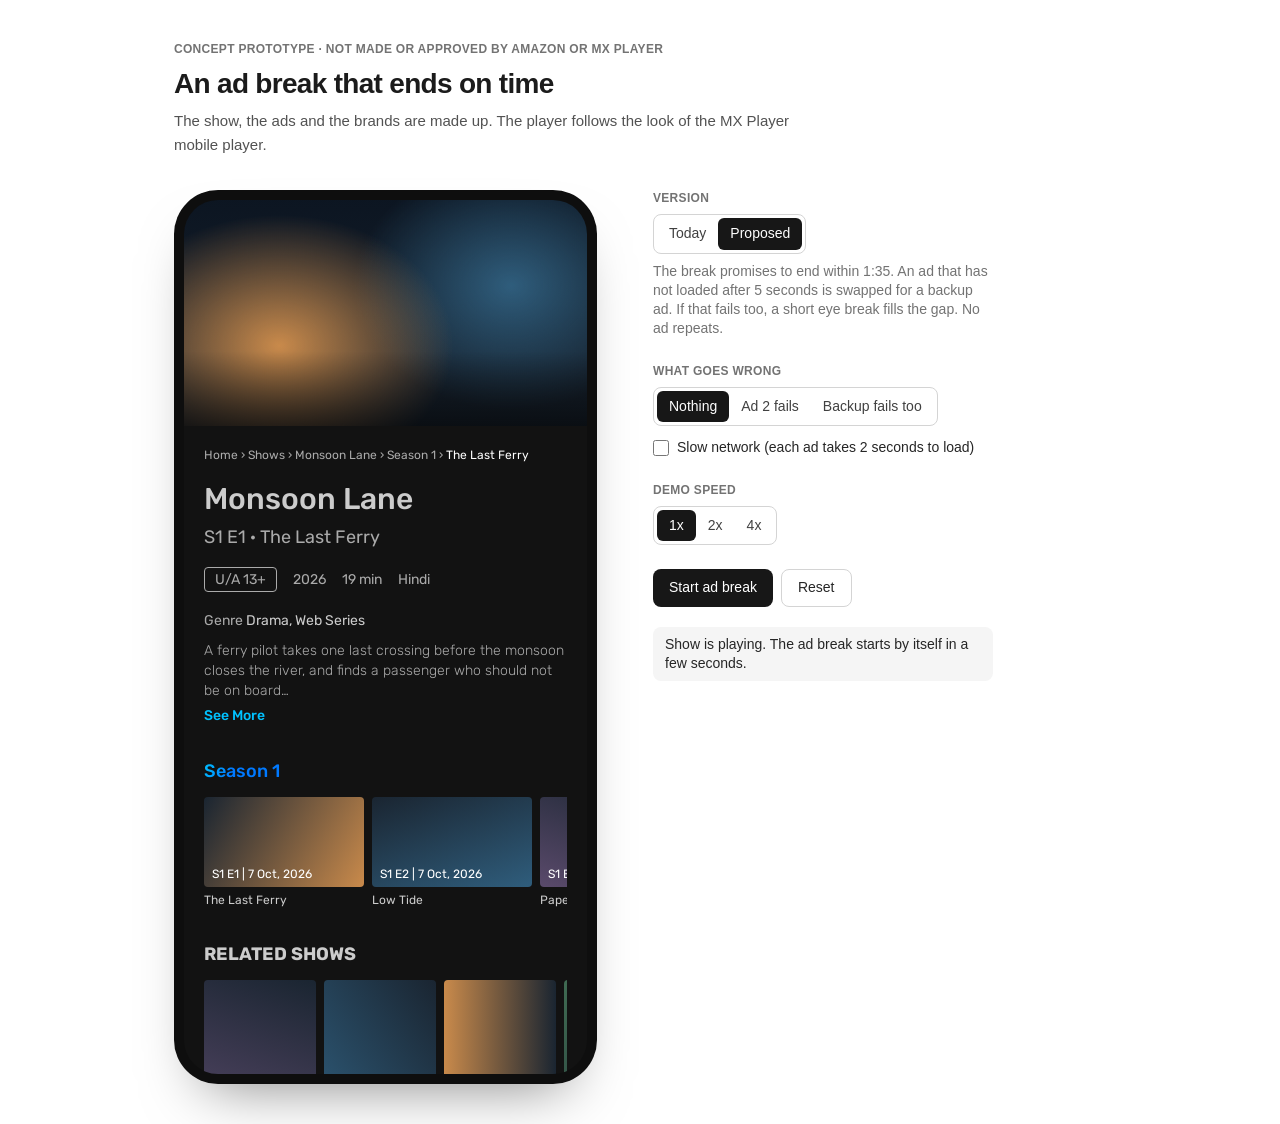
==== prototypes/mx-ad-break/index.html @ f73e783a "Embed the live ad break prototype and use taller phone screens Serve the built prototype from /proto" ====
<!doctype html>
<html lang="en">
  <head>
    <meta charset="UTF-8" />
    <meta name="viewport" content="width=device-width, initial-scale=1.0" />
    <title>MX Player Concept · Ad break</title>
    <meta name="robots" content="noindex" />
    <meta name="description" content="Concept prototype. Not made, approved or endorsed by Amazon or MX Player." />
    <link rel="preconnect" href="https://fonts.googleapis.com" />
    <link rel="preconnect" href="https://fonts.gstatic.com" crossorigin />
    <link href="https://fonts.googleapis.com/css2?family=Rubik:wght@300;400;500;700&display=swap" rel="stylesheet" />
    <script type="module" crossorigin src="/prototypes/mx-ad-break/assets/index-BEfjOzh5.js"></script>
    <link rel="stylesheet" crossorigin href="/prototypes/mx-ad-break/assets/index-3UGlUnCT.css">
  </head>
  <body>
    <div id="root"></div>
  </body>
</html>
---- prototypes/mx-ad-break/assets/index-3UGlUnCT.css ----
*,:before,:after{--tw-border-spacing-x: 0;--tw-border-spacing-y: 0;--tw-translate-x: 0;--tw-translate-y: 0;--tw-rotate: 0;--tw-skew-x: 0;--tw-skew-y: 0;--tw-scale-x: 1;--tw-scale-y: 1;--tw-pan-x: ;--tw-pan-y: ;--tw-pinch-zoom: ;--tw-scroll-snap-strictness: proximity;--tw-gradient-from-position: ;--tw-gradient-via-position: ;--tw-gradient-to-position: ;--tw-ordinal: ;--tw-slashed-zero: ;--tw-numeric-figure: ;--tw-numeric-spacing: ;--tw-numeric-fraction: ;--tw-ring-inset: ;--tw-ring-offset-width: 0px;--tw-ring-offset-color: #fff;--tw-ring-color: rgb(59 130 246 / .5);--tw-ring-offset-shadow: 0 0 #0000;--tw-ring-shadow: 0 0 #0000;--tw-shadow: 0 0 #0000;--tw-shadow-colored: 0 0 #0000;--tw-blur: ;--tw-brightness: ;--tw-contrast: ;--tw-grayscale: ;--tw-hue-rotate: ;--tw-invert: ;--tw-saturate: ;--tw-sepia: ;--tw-drop-shadow: ;--tw-backdrop-blur: ;--tw-backdrop-brightness: ;--tw-backdrop-contrast: ;--tw-backdrop-grayscale: ;--tw-backdrop-hue-rotate: ;--tw-backdrop-invert: ;--tw-backdrop-opacity: ;--tw-backdrop-saturate: ;--tw-backdrop-sepia: ;--tw-contain-size: ;--tw-contain-layout: ;--tw-contain-paint: ;--tw-contain-style: }::backdrop{--tw-border-spacing-x: 0;--tw-border-spacing-y: 0;--tw-translate-x: 0;--tw-translate-y: 0;--tw-rotate: 0;--tw-skew-x: 0;--tw-skew-y: 0;--tw-scale-x: 1;--tw-scale-y: 1;--tw-pan-x: ;--tw-pan-y: ;--tw-pinch-zoom: ;--tw-scroll-snap-strictness: proximity;--tw-gradient-from-position: ;--tw-gradient-via-position: ;--tw-gradient-to-position: ;--tw-ordinal: ;--tw-slashed-zero: ;--tw-numeric-figure: ;--tw-numeric-spacing: ;--tw-numeric-fraction: ;--tw-ring-inset: ;--tw-ring-offset-width: 0px;--tw-ring-offset-color: #fff;--tw-ring-color: rgb(59 130 246 / .5);--tw-ring-offset-shadow: 0 0 #0000;--tw-ring-shadow: 0 0 #0000;--tw-shadow: 0 0 #0000;--tw-shadow-colored: 0 0 #0000;--tw-blur: ;--tw-brightness: ;--tw-contrast: ;--tw-grayscale: ;--tw-hue-rotate: ;--tw-invert: ;--tw-saturate: ;--tw-sepia: ;--tw-drop-shadow: ;--tw-backdrop-blur: ;--tw-backdrop-brightness: ;--tw-backdrop-contrast: ;--tw-backdrop-grayscale: ;--tw-backdrop-hue-rotate: ;--tw-backdrop-invert: ;--tw-backdrop-opacity: ;--tw-backdrop-saturate: ;--tw-backdrop-sepia: ;--tw-contain-size: ;--tw-contain-layout: ;--tw-contain-paint: ;--tw-contain-style: }*,:before,:after{box-sizing:border-box;border-width:0;border-style:solid;border-color:#e5e7eb}:before,:after{--tw-content: ""}html,:host{line-height:1.5;-webkit-text-size-adjust:100%;-moz-tab-size:4;-o-tab-size:4;tab-size:4;font-family:ui-sans-serif,system-ui,sans-serif,"Apple Color Emoji","Segoe UI Emoji",Segoe UI Symbol,"Noto Color Emoji";font-feature-settings:normal;font-variation-settings:normal;-webkit-tap-highlight-color:transparent}body{margin:0;line-height:inherit}hr{height:0;color:inherit;border-top-width:1px}abbr:where([title]){-webkit-text-decoration:underline dotted;text-decoration:underline dotted}h1,h2,h3,h4,h5,h6{font-size:inherit;font-weight:inherit}a{color:inherit;text-decoration:inherit}b,strong{font-weight:bolder}code,kbd,samp,pre{font-family:ui-monospace,SFMono-Regular,Menlo,Monaco,Consolas,Liberation Mono,Courier New,monospace;font-feature-settings:normal;font-variation-settings:normal;font-size:1em}small{font-size:80%}sub,sup{font-size:75%;line-height:0;position:relative;vertical-align:baseline}sub{bottom:-.25em}sup{top:-.5em}table{text-indent:0;border-color:inherit;border-collapse:collapse}button,input,optgroup,select,textarea{font-family:inherit;font-feature-settings:inherit;font-variation-settings:inherit;font-size:100%;font-weight:inherit;line-height:inherit;letter-spacing:inherit;color:inherit;margin:0;padding:0}button,select{text-transform:none}button,input:where([type=button]),input:where([type=reset]),input:where([type=submit]){-webkit-appearance:button;background-color:transparent;background-image:none}:-moz-focusring{outline:auto}:-moz-ui-invalid{box-shadow:none}progress{vertical-align:baseline}::-webkit-inner-spin-button,::-webkit-outer-spin-button{height:auto}[type=search]{-webkit-appearance:textfield;outline-offset:-2px}::-webkit-search-decoration{-webkit-appearance:none}::-webkit-file-upload-button{-webkit-appearance:button;font:inherit}summary{display:list-item}blockquote,dl,dd,h1,h2,h3,h4,h5,h6,hr,figure,p,pre{margin:0}fieldset{margin:0;padding:0}legend{padding:0}ol,ul,menu{list-style:none;margin:0;padding:0}dialog{padding:0}textarea{resize:vertical}input::-moz-placeholder,textarea::-moz-placeholder{opacity:1;color:#9ca3af}input::placeholder,textarea::placeholder{opacity:1;color:#9ca3af}button,[role=button]{cursor:pointer}:disabled{cursor:default}img,svg,video,canvas,audio,iframe,embed,object{display:block;vertical-align:middle}img,video{max-width:100%;height:auto}[hidden]:where(:not([hidden=until-found])){display:none}.fixed{position:fixed}.absolute{position:absolute}.relative{position:relative}.inset-0{top:0;right:0;bottom:0;left:0}.inset-\[-10\%\]{top:-10%;right:-10%;bottom:-10%;left:-10%}.inset-x-0{left:0;right:0}.inset-x-2{left:.5rem;right:.5rem}.inset-x-5{left:1.25rem;right:1.25rem}.bottom-0{bottom:0}.bottom-1{bottom:.25rem}.bottom-\[10px\]{bottom:10px}.bottom-\[14px\]{bottom:14px}.left-5{left:1.25rem}.left-\[60px\]{left:60px}.right-5{right:1.25rem}.top-1\/2{top:50%}.top-\[14px\]{top:14px}.top-\[30px\]{top:30px}.top-\[52px\]{top:52px}.mx-auto{margin-left:auto;margin-right:auto}.mb-2{margin-bottom:.5rem}.mb-6{margin-bottom:1.5rem}.mb-8{margin-bottom:2rem}.ml-2{margin-left:.5rem}.mt-1{margin-top:.25rem}.mt-2{margin-top:.5rem}.mt-3{margin-top:.75rem}.mt-4{margin-top:1rem}.mt-5{margin-top:1.25rem}.mt-8{margin-top:2rem}.mt-\[11px\]{margin-top:11px}.mt-\[19px\]{margin-top:19px}.inline-block{display:inline-block}.flex{display:flex}.inline-flex{display:inline-flex}.grid{display:grid}.hidden{display:none}.aspect-\[2\/3\]{aspect-ratio:2/3}.aspect-video{aspect-ratio:16 / 9}.h-1\/3{height:33.333333%}.h-11{height:2.75rem}.h-16{height:4rem}.h-4{height:1rem}.h-\[14px\]{height:14px}.h-\[2px\]{height:2px}.h-\[50px\]{height:50px}.h-\[874px\]{height:874px}.h-full{height:100%}.min-h-screen{min-height:100vh}.w-11{width:2.75rem}.w-4{width:1rem}.w-\[112px\]{width:112px}.w-\[14px\]{width:14px}.w-\[160px\]{width:160px}.w-\[403px\]{width:403px}.w-full{width:100%}.min-w-0{min-width:0px}.max-w-\[340px\]{max-width:340px}.max-w-\[640px\]{max-width:640px}.max-w-\[980px\]{max-width:980px}.max-w-\[calc\(100vw-68px\)\]{max-width:calc(100vw - 68px)}.shrink-0{flex-shrink:0}.-translate-x-1\/2{--tw-translate-x: -50%;transform:translate(var(--tw-translate-x),var(--tw-translate-y)) rotate(var(--tw-rotate)) skew(var(--tw-skew-x)) skewY(var(--tw-skew-y)) scaleX(var(--tw-scale-x)) scaleY(var(--tw-scale-y))}.-translate-y-1\/2{--tw-translate-y: -50%;transform:translate(var(--tw-translate-x),var(--tw-translate-y)) rotate(var(--tw-rotate)) skew(var(--tw-skew-x)) skewY(var(--tw-skew-y)) scaleX(var(--tw-scale-x)) scaleY(var(--tw-scale-y))}.transform{transform:translate(var(--tw-translate-x),var(--tw-translate-y)) rotate(var(--tw-rotate)) skew(var(--tw-skew-x)) skewY(var(--tw-skew-y)) scaleX(var(--tw-scale-x)) scaleY(var(--tw-scale-y))}@keyframes drift{0%{transform:translate3d(-4%,0,0) scale(1.08)}to{transform:translate3d(4%,-2%,0) scale(1.14)}}.animate-drift{animation:drift 9s ease-in-out infinite alternate}@keyframes fadeIn{0%{opacity:0}to{opacity:1}}.animate-fade-in{animation:fadeIn .25s ease-out both}.cursor-pointer{cursor:pointer}.grid-cols-5{grid-template-columns:repeat(5,minmax(0,1fr))}.flex-col{flex-direction:column}.items-start{align-items:flex-start}.items-end{align-items:flex-end}.items-center{align-items:center}.justify-center{justify-content:center}.justify-between{justify-content:space-between}.justify-items-center{justify-items:center}.gap-10{gap:2.5rem}.gap-2{gap:.5rem}.gap-4{gap:1rem}.gap-y-\[2px\]{row-gap:2px}.overflow-hidden{overflow:hidden}.overflow-y-auto{overflow-y:auto}.overflow-x-hidden{overflow-x:hidden}.truncate{overflow:hidden;text-overflow:ellipsis;white-space:nowrap}.rounded-\[2px\]{border-radius:2px}.rounded-\[34px\]{border-radius:34px}.rounded-\[44px\]{border-radius:44px}.rounded-\[4px\]{border-radius:4px}.rounded-full{border-radius:9999px}.rounded-lg{border-radius:.5rem}.rounded-md{border-radius:.375rem}.rounded-mx-chip{border-radius:4px}.rounded-mx-popup{border-radius:6px}.border{border-width:1px}.border-mx-muted{--tw-border-opacity: 1;border-color:rgb(170 170 170 / var(--tw-border-opacity, 1))}.border-neutral-300{--tw-border-opacity: 1;border-color:rgb(212 212 212 / var(--tw-border-opacity, 1))}.bg-\[\#0b1420\]{--tw-bg-opacity: 1;background-color:rgb(11 20 32 / var(--tw-bg-opacity, 1))}.bg-\[\#0e0e0e\]{--tw-bg-opacity: 1;background-color:rgb(14 14 14 / var(--tw-bg-opacity, 1))}.bg-black{--tw-bg-opacity: 1;background-color:rgb(0 0 0 / var(--tw-bg-opacity, 1))}.bg-black\/45{background-color:#00000073}.bg-mx-blue{--tw-bg-opacity: 1;background-color:rgb(0 121 255 / var(--tw-bg-opacity, 1))}.bg-mx-chip{background-color:#fff3}.bg-mx-page{--tw-bg-opacity: 1;background-color:rgb(18 18 18 / var(--tw-bg-opacity, 1))}.bg-mx-track{background-color:#ffffff29}.bg-neutral-100{--tw-bg-opacity: 1;background-color:rgb(245 245 245 / var(--tw-bg-opacity, 1))}.bg-neutral-900{--tw-bg-opacity: 1;background-color:rgb(23 23 23 / var(--tw-bg-opacity, 1))}.bg-gradient-to-t{background-image:linear-gradient(to top,var(--tw-gradient-stops))}.bg-mx-popup{background-image:linear-gradient(129deg,#00000078 12%,#121212d1 59%)}.bg-mx-seek{background-image:linear-gradient(296deg,#0079ff 61%,#00c7ff)}.from-black\/60{--tw-gradient-from: rgb(0 0 0 / .6) var(--tw-gradient-from-position);--tw-gradient-to: rgb(0 0 0 / 0) var(--tw-gradient-to-position);--tw-gradient-stops: var(--tw-gradient-from), var(--tw-gradient-to)}.to-transparent{--tw-gradient-to: transparent var(--tw-gradient-to-position)}.bg-clip-text{-webkit-background-clip:text;background-clip:text}.p-\[10px\]{padding:10px}.p-\[3px\]{padding:3px}.px-2{padding-left:.5rem;padding-right:.5rem}.px-3{padding-left:.75rem;padding-right:.75rem}.px-4{padding-left:1rem;padding-right:1rem}.px-5{padding-left:1.25rem;padding-right:1.25rem}.px-6{padding-left:1.5rem;padding-right:1.5rem}.px-8{padding-left:2rem;padding-right:2rem}.px-\[10px\]{padding-left:10px;padding-right:10px}.py-1\.5{padding-top:.375rem;padding-bottom:.375rem}.py-10{padding-top:2.5rem;padding-bottom:2.5rem}.py-2{padding-top:.5rem;padding-bottom:.5rem}.py-4{padding-top:1rem;padding-bottom:1rem}.py-\[10px\]{padding-top:10px;padding-bottom:10px}.py-\[3px\]{padding-top:3px;padding-bottom:3px}.pb-10{padding-bottom:2.5rem}.pl-3{padding-left:.75rem}.pt-5{padding-top:1.25rem}.text-center{text-align:center}.align-middle{vertical-align:middle}.font-rubik{font-family:Rubik,sans-serif}.text-\[12px\]{font-size:12px}.text-\[14px\]{font-size:14px}.text-\[15px\]{font-size:15px}.text-\[18px\]{font-size:18px}.text-\[26px\]{font-size:26px}.text-\[28px\]{font-size:28px}.text-mx-h1{font-size:30px;line-height:39.9px;font-weight:500}.text-mx-item{font-size:16px;line-height:22.88px}.text-mx-meta{font-size:14px;line-height:normal}.text-mx-time{font-size:12px;line-height:normal;font-weight:500}.text-mx-title{font-size:24px;line-height:normal}.font-bold{font-weight:700}.font-light{font-weight:300}.font-medium{font-weight:500}.font-semibold{font-weight:600}.uppercase{text-transform:uppercase}.tabular-nums{--tw-numeric-spacing: tabular-nums;font-variant-numeric:var(--tw-ordinal) var(--tw-slashed-zero) var(--tw-numeric-figure) var(--tw-numeric-spacing) var(--tw-numeric-fraction)}.leading-\[20px\]{line-height:20px}.leading-relaxed{line-height:1.625}.leading-snug{line-height:1.375}.leading-tight{line-height:1.25}.tracking-tight{letter-spacing:-.025em}.tracking-wide{letter-spacing:.025em}.text-mx-muted{--tw-text-opacity: 1;color:rgb(170 170 170 / var(--tw-text-opacity, 1))}.text-mx-selected{--tw-text-opacity: 1;color:rgb(0 194 255 / var(--tw-text-opacity, 1))}.text-mx-soft{--tw-text-opacity: 1;color:rgb(204 204 204 / var(--tw-text-opacity, 1))}.text-mx-text{--tw-text-opacity: 1;color:rgb(255 255 255 / var(--tw-text-opacity, 1))}.text-neutral-500{--tw-text-opacity: 1;color:rgb(115 115 115 / var(--tw-text-opacity, 1))}.text-neutral-600{--tw-text-opacity: 1;color:rgb(82 82 82 / var(--tw-text-opacity, 1))}.text-neutral-700{--tw-text-opacity: 1;color:rgb(64 64 64 / var(--tw-text-opacity, 1))}.text-neutral-800{--tw-text-opacity: 1;color:rgb(38 38 38 / var(--tw-text-opacity, 1))}.text-transparent{color:transparent}.text-white{--tw-text-opacity: 1;color:rgb(255 255 255 / var(--tw-text-opacity, 1))}.accent-neutral-900{accent-color:#171717}.opacity-90{opacity:.9}.shadow-\[0_30px_60px_-30px_rgba\(0\,0\,0\,0\.5\)\]{--tw-shadow: 0 30px 60px -30px rgba(0,0,0,.5);--tw-shadow-colored: 0 30px 60px -30px var(--tw-shadow-color);box-shadow:var(--tw-ring-offset-shadow, 0 0 #0000),var(--tw-ring-shadow, 0 0 #0000),var(--tw-shadow)}.filter{filter:var(--tw-blur) var(--tw-brightness) var(--tw-contrast) var(--tw-grayscale) var(--tw-hue-rotate) var(--tw-invert) var(--tw-saturate) var(--tw-sepia) var(--tw-drop-shadow)}html,body,#root{min-height:100%}body{margin:0;background:#fff;color:#1b1b1b;font-family:-apple-system,BlinkMacSystemFont,Segoe UI,Roboto,Helvetica,Arial,sans-serif;-webkit-font-smoothing:antialiased}@media (prefers-reduced-motion: reduce){*,*:before,*:after{animation-duration:.001ms!important;animation-iteration-count:1!important;transition-duration:.001ms!important}}.hover\:bg-neutral-100:hover{--tw-bg-opacity: 1;background-color:rgb(245 245 245 / var(--tw-bg-opacity, 1))}.hover\:bg-neutral-700:hover{--tw-bg-opacity: 1;background-color:rgb(64 64 64 / var(--tw-bg-opacity, 1))}@media (min-width: 768px){.md\:flex-row{flex-direction:row}.md\:gap-14{gap:3.5rem}}
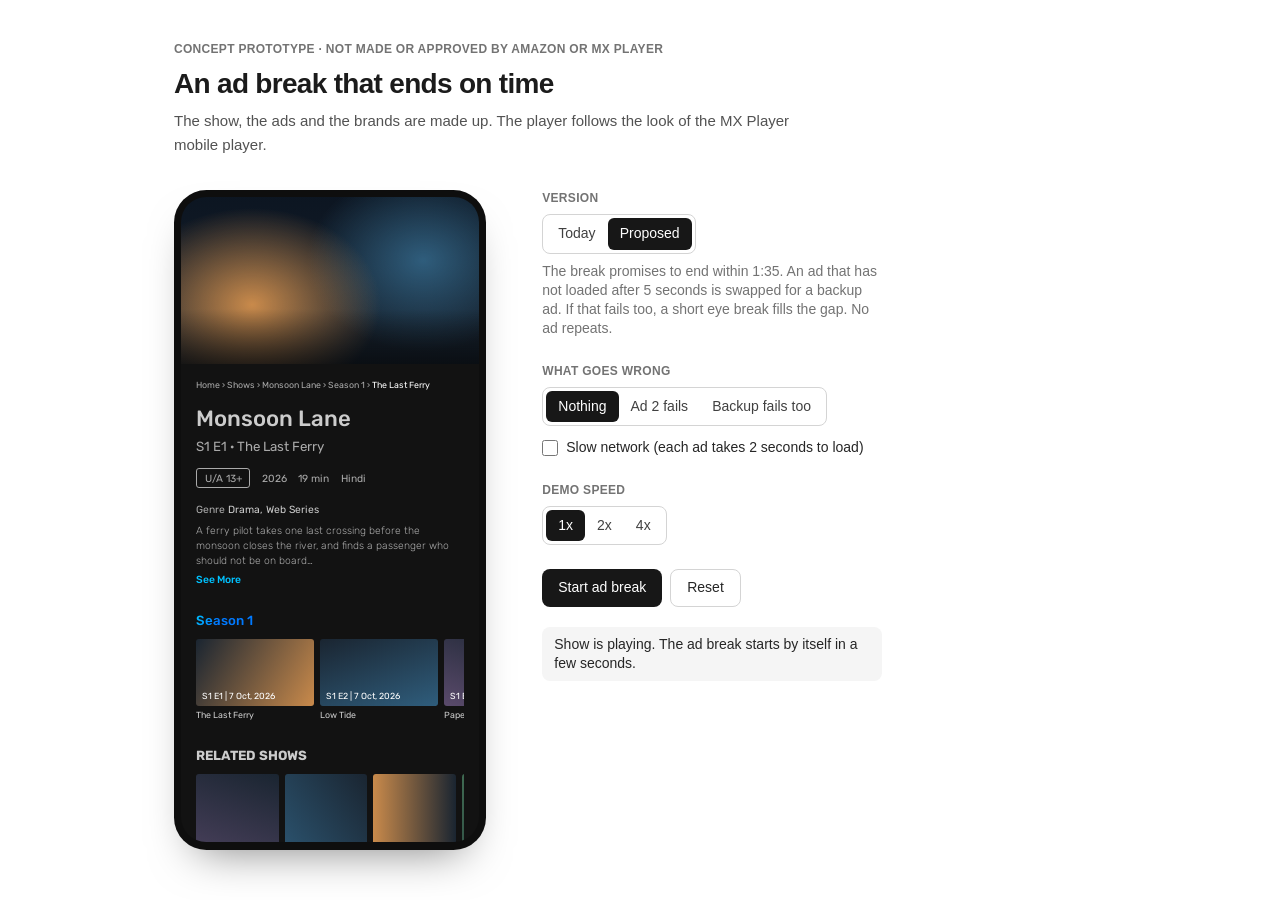
==== commit 659ead97: "Put the running prototype under the headline and make it fit one screen The embedded prototype now s" ====
--- a/prototypes/mx-ad-break/index.html
+++ b/prototypes/mx-ad-break/index.html
@@ -9,8 +9,8 @@
     <link rel="preconnect" href="https://fonts.googleapis.com" />
     <link rel="preconnect" href="https://fonts.gstatic.com" crossorigin />
     <link href="https://fonts.googleapis.com/css2?family=Rubik:wght@300;400;500;700&display=swap" rel="stylesheet" />
-    <script type="module" crossorigin src="/prototypes/mx-ad-break/assets/index-BEfjOzh5.js"></script>
-    <link rel="stylesheet" crossorigin href="/prototypes/mx-ad-break/assets/index-3UGlUnCT.css">
+    <script type="module" crossorigin src="/prototypes/mx-ad-break/assets/index-BGQyGisF.js"></script>
+    <link rel="stylesheet" crossorigin href="/prototypes/mx-ad-break/assets/index-Bj88ESUd.css">
   </head>
   <body>
     <div id="root"></div>
--- a/prototypes/mx-ad-break/assets/index-Bj88ESUd.css
+++ b/prototypes/mx-ad-break/assets/index-Bj88ESUd.css
@@ -0,0 +1 @@
+*,:before,:after{--tw-border-spacing-x: 0;--tw-border-spacing-y: 0;--tw-translate-x: 0;--tw-translate-y: 0;--tw-rotate: 0;--tw-skew-x: 0;--tw-skew-y: 0;--tw-scale-x: 1;--tw-scale-y: 1;--tw-pan-x: ;--tw-pan-y: ;--tw-pinch-zoom: ;--tw-scroll-snap-strictness: proximity;--tw-gradient-from-position: ;--tw-gradient-via-position: ;--tw-gradient-to-position: ;--tw-ordinal: ;--tw-slashed-zero: ;--tw-numeric-figure: ;--tw-numeric-spacing: ;--tw-numeric-fraction: ;--tw-ring-inset: ;--tw-ring-offset-width: 0px;--tw-ring-offset-color: #fff;--tw-ring-color: rgb(59 130 246 / .5);--tw-ring-offset-shadow: 0 0 #0000;--tw-ring-shadow: 0 0 #0000;--tw-shadow: 0 0 #0000;--tw-shadow-colored: 0 0 #0000;--tw-blur: ;--tw-brightness: ;--tw-contrast: ;--tw-grayscale: ;--tw-hue-rotate: ;--tw-invert: ;--tw-saturate: ;--tw-sepia: ;--tw-drop-shadow: ;--tw-backdrop-blur: ;--tw-backdrop-brightness: ;--tw-backdrop-contrast: ;--tw-backdrop-grayscale: ;--tw-backdrop-hue-rotate: ;--tw-backdrop-invert: ;--tw-backdrop-opacity: ;--tw-backdrop-saturate: ;--tw-backdrop-sepia: ;--tw-contain-size: ;--tw-contain-layout: ;--tw-contain-paint: ;--tw-contain-style: }::backdrop{--tw-border-spacing-x: 0;--tw-border-spacing-y: 0;--tw-translate-x: 0;--tw-translate-y: 0;--tw-rotate: 0;--tw-skew-x: 0;--tw-skew-y: 0;--tw-scale-x: 1;--tw-scale-y: 1;--tw-pan-x: ;--tw-pan-y: ;--tw-pinch-zoom: ;--tw-scroll-snap-strictness: proximity;--tw-gradient-from-position: ;--tw-gradient-via-position: ;--tw-gradient-to-position: ;--tw-ordinal: ;--tw-slashed-zero: ;--tw-numeric-figure: ;--tw-numeric-spacing: ;--tw-numeric-fraction: ;--tw-ring-inset: ;--tw-ring-offset-width: 0px;--tw-ring-offset-color: #fff;--tw-ring-color: rgb(59 130 246 / .5);--tw-ring-offset-shadow: 0 0 #0000;--tw-ring-shadow: 0 0 #0000;--tw-shadow: 0 0 #0000;--tw-shadow-colored: 0 0 #0000;--tw-blur: ;--tw-brightness: ;--tw-contrast: ;--tw-grayscale: ;--tw-hue-rotate: ;--tw-invert: ;--tw-saturate: ;--tw-sepia: ;--tw-drop-shadow: ;--tw-backdrop-blur: ;--tw-backdrop-brightness: ;--tw-backdrop-contrast: ;--tw-backdrop-grayscale: ;--tw-backdrop-hue-rotate: ;--tw-backdrop-invert: ;--tw-backdrop-opacity: ;--tw-backdrop-saturate: ;--tw-backdrop-sepia: ;--tw-contain-size: ;--tw-contain-layout: ;--tw-contain-paint: ;--tw-contain-style: }*,:before,:after{box-sizing:border-box;border-width:0;border-style:solid;border-color:#e5e7eb}:before,:after{--tw-content: ""}html,:host{line-height:1.5;-webkit-text-size-adjust:100%;-moz-tab-size:4;-o-tab-size:4;tab-size:4;font-family:ui-sans-serif,system-ui,sans-serif,"Apple Color Emoji","Segoe UI Emoji",Segoe UI Symbol,"Noto Color Emoji";font-feature-settings:normal;font-variation-settings:normal;-webkit-tap-highlight-color:transparent}body{margin:0;line-height:inherit}hr{height:0;color:inherit;border-top-width:1px}abbr:where([title]){-webkit-text-decoration:underline dotted;text-decoration:underline dotted}h1,h2,h3,h4,h5,h6{font-size:inherit;font-weight:inherit}a{color:inherit;text-decoration:inherit}b,strong{font-weight:bolder}code,kbd,samp,pre{font-family:ui-monospace,SFMono-Regular,Menlo,Monaco,Consolas,Liberation Mono,Courier New,monospace;font-feature-settings:normal;font-variation-settings:normal;font-size:1em}small{font-size:80%}sub,sup{font-size:75%;line-height:0;position:relative;vertical-align:baseline}sub{bottom:-.25em}sup{top:-.5em}table{text-indent:0;border-color:inherit;border-collapse:collapse}button,input,optgroup,select,textarea{font-family:inherit;font-feature-settings:inherit;font-variation-settings:inherit;font-size:100%;font-weight:inherit;line-height:inherit;letter-spacing:inherit;color:inherit;margin:0;padding:0}button,select{text-transform:none}button,input:where([type=button]),input:where([type=reset]),input:where([type=submit]){-webkit-appearance:button;background-color:transparent;background-image:none}:-moz-focusring{outline:auto}:-moz-ui-invalid{box-shadow:none}progress{vertical-align:baseline}::-webkit-inner-spin-button,::-webkit-outer-spin-button{height:auto}[type=search]{-webkit-appearance:textfield;outline-offset:-2px}::-webkit-search-decoration{-webkit-appearance:none}::-webkit-file-upload-button{-webkit-appearance:button;font:inherit}summary{display:list-item}blockquote,dl,dd,h1,h2,h3,h4,h5,h6,hr,figure,p,pre{margin:0}fieldset{margin:0;padding:0}legend{padding:0}ol,ul,menu{list-style:none;margin:0;padding:0}dialog{padding:0}textarea{resize:vertical}input::-moz-placeholder,textarea::-moz-placeholder{opacity:1;color:#9ca3af}input::placeholder,textarea::placeholder{opacity:1;color:#9ca3af}button,[role=button]{cursor:pointer}:disabled{cursor:default}img,svg,video,canvas,audio,iframe,embed,object{display:block;vertical-align:middle}img,video{max-width:100%;height:auto}[hidden]:where(:not([hidden=until-found])){display:none}.fixed{position:fixed}.absolute{position:absolute}.relative{position:relative}.inset-0{top:0;right:0;bottom:0;left:0}.inset-\[-10\%\]{top:-10%;right:-10%;bottom:-10%;left:-10%}.inset-x-0{left:0;right:0}.inset-x-2{left:.5rem;right:.5rem}.inset-x-5{left:1.25rem;right:1.25rem}.bottom-0{bottom:0}.bottom-1{bottom:.25rem}.bottom-\[10px\]{bottom:10px}.bottom-\[14px\]{bottom:14px}.left-5{left:1.25rem}.left-\[60px\]{left:60px}.right-5{right:1.25rem}.top-1\/2{top:50%}.top-\[14px\]{top:14px}.top-\[30px\]{top:30px}.top-\[52px\]{top:52px}.mx-auto{margin-left:auto;margin-right:auto}.mb-2{margin-bottom:.5rem}.mb-6{margin-bottom:1.5rem}.mb-8{margin-bottom:2rem}.ml-2{margin-left:.5rem}.mt-1{margin-top:.25rem}.mt-2{margin-top:.5rem}.mt-3{margin-top:.75rem}.mt-4{margin-top:1rem}.mt-5{margin-top:1.25rem}.mt-8{margin-top:2rem}.mt-\[11px\]{margin-top:11px}.mt-\[19px\]{margin-top:19px}.inline-block{display:inline-block}.flex{display:flex}.inline-flex{display:inline-flex}.grid{display:grid}.hidden{display:none}.aspect-\[2\/3\]{aspect-ratio:2/3}.aspect-video{aspect-ratio:16 / 9}.h-1\/3{height:33.333333%}.h-11{height:2.75rem}.h-16{height:4rem}.h-4{height:1rem}.h-\[14px\]{height:14px}.h-\[2px\]{height:2px}.h-\[50px\]{height:50px}.h-\[874px\]{height:874px}.h-full{height:100%}.min-h-screen{min-height:100vh}.w-11{width:2.75rem}.w-4{width:1rem}.w-\[112px\]{width:112px}.w-\[14px\]{width:14px}.w-\[160px\]{width:160px}.w-\[403px\]{width:403px}.w-full{width:100%}.min-w-0{min-width:0px}.max-w-\[340px\]{max-width:340px}.max-w-\[640px\]{max-width:640px}.max-w-\[980px\]{max-width:980px}.max-w-\[calc\(100vw-68px\)\]{max-width:calc(100vw - 68px)}.shrink-0{flex-shrink:0}.-translate-x-1\/2{--tw-translate-x: -50%;transform:translate(var(--tw-translate-x),var(--tw-translate-y)) rotate(var(--tw-rotate)) skew(var(--tw-skew-x)) skewY(var(--tw-skew-y)) scaleX(var(--tw-scale-x)) scaleY(var(--tw-scale-y))}.-translate-y-1\/2{--tw-translate-y: -50%;transform:translate(var(--tw-translate-x),var(--tw-translate-y)) rotate(var(--tw-rotate)) skew(var(--tw-skew-x)) skewY(var(--tw-skew-y)) scaleX(var(--tw-scale-x)) scaleY(var(--tw-scale-y))}.transform{transform:translate(var(--tw-translate-x),var(--tw-translate-y)) rotate(var(--tw-rotate)) skew(var(--tw-skew-x)) skewY(var(--tw-skew-y)) scaleX(var(--tw-scale-x)) scaleY(var(--tw-scale-y))}@keyframes drift{0%{transform:translate3d(-4%,0,0) scale(1.08)}to{transform:translate3d(4%,-2%,0) scale(1.14)}}.animate-drift{animation:drift 9s ease-in-out infinite alternate}@keyframes fadeIn{0%{opacity:0}to{opacity:1}}.animate-fade-in{animation:fadeIn .25s ease-out both}.cursor-pointer{cursor:pointer}.resize{resize:both}.grid-cols-5{grid-template-columns:repeat(5,minmax(0,1fr))}.flex-col{flex-direction:column}.items-start{align-items:flex-start}.items-end{align-items:flex-end}.items-center{align-items:center}.justify-center{justify-content:center}.justify-between{justify-content:space-between}.justify-items-center{justify-items:center}.gap-10{gap:2.5rem}.gap-2{gap:.5rem}.gap-4{gap:1rem}.gap-y-\[2px\]{row-gap:2px}.overflow-hidden{overflow:hidden}.overflow-y-auto{overflow-y:auto}.overflow-x-hidden{overflow-x:hidden}.truncate{overflow:hidden;text-overflow:ellipsis;white-space:nowrap}.rounded-\[2px\]{border-radius:2px}.rounded-\[34px\]{border-radius:34px}.rounded-\[44px\]{border-radius:44px}.rounded-\[4px\]{border-radius:4px}.rounded-full{border-radius:9999px}.rounded-lg{border-radius:.5rem}.rounded-md{border-radius:.375rem}.rounded-mx-chip{border-radius:4px}.rounded-mx-popup{border-radius:6px}.border{border-width:1px}.border-mx-muted{--tw-border-opacity: 1;border-color:rgb(170 170 170 / var(--tw-border-opacity, 1))}.border-neutral-300{--tw-border-opacity: 1;border-color:rgb(212 212 212 / var(--tw-border-opacity, 1))}.bg-\[\#0b1420\]{--tw-bg-opacity: 1;background-color:rgb(11 20 32 / var(--tw-bg-opacity, 1))}.bg-\[\#0e0e0e\]{--tw-bg-opacity: 1;background-color:rgb(14 14 14 / var(--tw-bg-opacity, 1))}.bg-black{--tw-bg-opacity: 1;background-color:rgb(0 0 0 / var(--tw-bg-opacity, 1))}.bg-black\/45{background-color:#00000073}.bg-mx-blue{--tw-bg-opacity: 1;background-color:rgb(0 121 255 / var(--tw-bg-opacity, 1))}.bg-mx-chip{background-color:#fff3}.bg-mx-page{--tw-bg-opacity: 1;background-color:rgb(18 18 18 / var(--tw-bg-opacity, 1))}.bg-mx-track{background-color:#ffffff29}.bg-neutral-100{--tw-bg-opacity: 1;background-color:rgb(245 245 245 / var(--tw-bg-opacity, 1))}.bg-neutral-900{--tw-bg-opacity: 1;background-color:rgb(23 23 23 / var(--tw-bg-opacity, 1))}.bg-gradient-to-t{background-image:linear-gradient(to top,var(--tw-gradient-stops))}.bg-mx-popup{background-image:linear-gradient(129deg,#00000078 12%,#121212d1 59%)}.bg-mx-seek{background-image:linear-gradient(296deg,#0079ff 61%,#00c7ff)}.from-black\/60{--tw-gradient-from: rgb(0 0 0 / .6) var(--tw-gradient-from-position);--tw-gradient-to: rgb(0 0 0 / 0) var(--tw-gradient-to-position);--tw-gradient-stops: var(--tw-gradient-from), var(--tw-gradient-to)}.to-transparent{--tw-gradient-to: transparent var(--tw-gradient-to-position)}.bg-clip-text{-webkit-background-clip:text;background-clip:text}.p-\[10px\]{padding:10px}.p-\[3px\]{padding:3px}.px-2{padding-left:.5rem;padding-right:.5rem}.px-3{padding-left:.75rem;padding-right:.75rem}.px-4{padding-left:1rem;padding-right:1rem}.px-5{padding-left:1.25rem;padding-right:1.25rem}.px-6{padding-left:1.5rem;padding-right:1.5rem}.px-8{padding-left:2rem;padding-right:2rem}.px-\[10px\]{padding-left:10px;padding-right:10px}.py-1\.5{padding-top:.375rem;padding-bottom:.375rem}.py-10{padding-top:2.5rem;padding-bottom:2.5rem}.py-2{padding-top:.5rem;padding-bottom:.5rem}.py-4{padding-top:1rem;padding-bottom:1rem}.py-\[10px\]{padding-top:10px;padding-bottom:10px}.py-\[3px\]{padding-top:3px;padding-bottom:3px}.pb-10{padding-bottom:2.5rem}.pl-3{padding-left:.75rem}.pt-5{padding-top:1.25rem}.text-center{text-align:center}.align-middle{vertical-align:middle}.font-rubik{font-family:Rubik,sans-serif}.text-\[12px\]{font-size:12px}.text-\[14px\]{font-size:14px}.text-\[15px\]{font-size:15px}.text-\[18px\]{font-size:18px}.text-\[26px\]{font-size:26px}.text-\[28px\]{font-size:28px}.text-mx-h1{font-size:30px;line-height:39.9px;font-weight:500}.text-mx-item{font-size:16px;line-height:22.88px}.text-mx-meta{font-size:14px;line-height:normal}.text-mx-time{font-size:12px;line-height:normal;font-weight:500}.text-mx-title{font-size:24px;line-height:normal}.font-bold{font-weight:700}.font-light{font-weight:300}.font-medium{font-weight:500}.font-semibold{font-weight:600}.uppercase{text-transform:uppercase}.tabular-nums{--tw-numeric-spacing: tabular-nums;font-variant-numeric:var(--tw-ordinal) var(--tw-slashed-zero) var(--tw-numeric-figure) var(--tw-numeric-spacing) var(--tw-numeric-fraction)}.leading-\[20px\]{line-height:20px}.leading-relaxed{line-height:1.625}.leading-snug{line-height:1.375}.leading-tight{line-height:1.25}.tracking-tight{letter-spacing:-.025em}.tracking-wide{letter-spacing:.025em}.text-mx-muted{--tw-text-opacity: 1;color:rgb(170 170 170 / var(--tw-text-opacity, 1))}.text-mx-selected{--tw-text-opacity: 1;color:rgb(0 194 255 / var(--tw-text-opacity, 1))}.text-mx-soft{--tw-text-opacity: 1;color:rgb(204 204 204 / var(--tw-text-opacity, 1))}.text-mx-text{--tw-text-opacity: 1;color:rgb(255 255 255 / var(--tw-text-opacity, 1))}.text-neutral-500{--tw-text-opacity: 1;color:rgb(115 115 115 / var(--tw-text-opacity, 1))}.text-neutral-600{--tw-text-opacity: 1;color:rgb(82 82 82 / var(--tw-text-opacity, 1))}.text-neutral-700{--tw-text-opacity: 1;color:rgb(64 64 64 / var(--tw-text-opacity, 1))}.text-neutral-800{--tw-text-opacity: 1;color:rgb(38 38 38 / var(--tw-text-opacity, 1))}.text-transparent{color:transparent}.text-white{--tw-text-opacity: 1;color:rgb(255 255 255 / var(--tw-text-opacity, 1))}.accent-neutral-900{accent-color:#171717}.opacity-90{opacity:.9}.shadow-\[0_30px_60px_-30px_rgba\(0\,0\,0\,0\.5\)\]{--tw-shadow: 0 30px 60px -30px rgba(0,0,0,.5);--tw-shadow-colored: 0 30px 60px -30px var(--tw-shadow-color);box-shadow:var(--tw-ring-offset-shadow, 0 0 #0000),var(--tw-ring-shadow, 0 0 #0000),var(--tw-shadow)}.filter{filter:var(--tw-blur) var(--tw-brightness) var(--tw-contrast) var(--tw-grayscale) var(--tw-hue-rotate) var(--tw-invert) var(--tw-saturate) var(--tw-sepia) var(--tw-drop-shadow)}html,body,#root{min-height:100%}body{margin:0;background:#fff;color:#1b1b1b;font-family:-apple-system,BlinkMacSystemFont,Segoe UI,Roboto,Helvetica,Arial,sans-serif;-webkit-font-smoothing:antialiased}@media (prefers-reduced-motion: reduce){*,*:before,*:after{animation-duration:.001ms!important;animation-iteration-count:1!important;transition-duration:.001ms!important}}.hover\:bg-neutral-100:hover{--tw-bg-opacity: 1;background-color:rgb(245 245 245 / var(--tw-bg-opacity, 1))}.hover\:bg-neutral-700:hover{--tw-bg-opacity: 1;background-color:rgb(64 64 64 / var(--tw-bg-opacity, 1))}@media (min-width: 768px){.md\:flex-row{flex-direction:row}.md\:gap-14{gap:3.5rem}}
